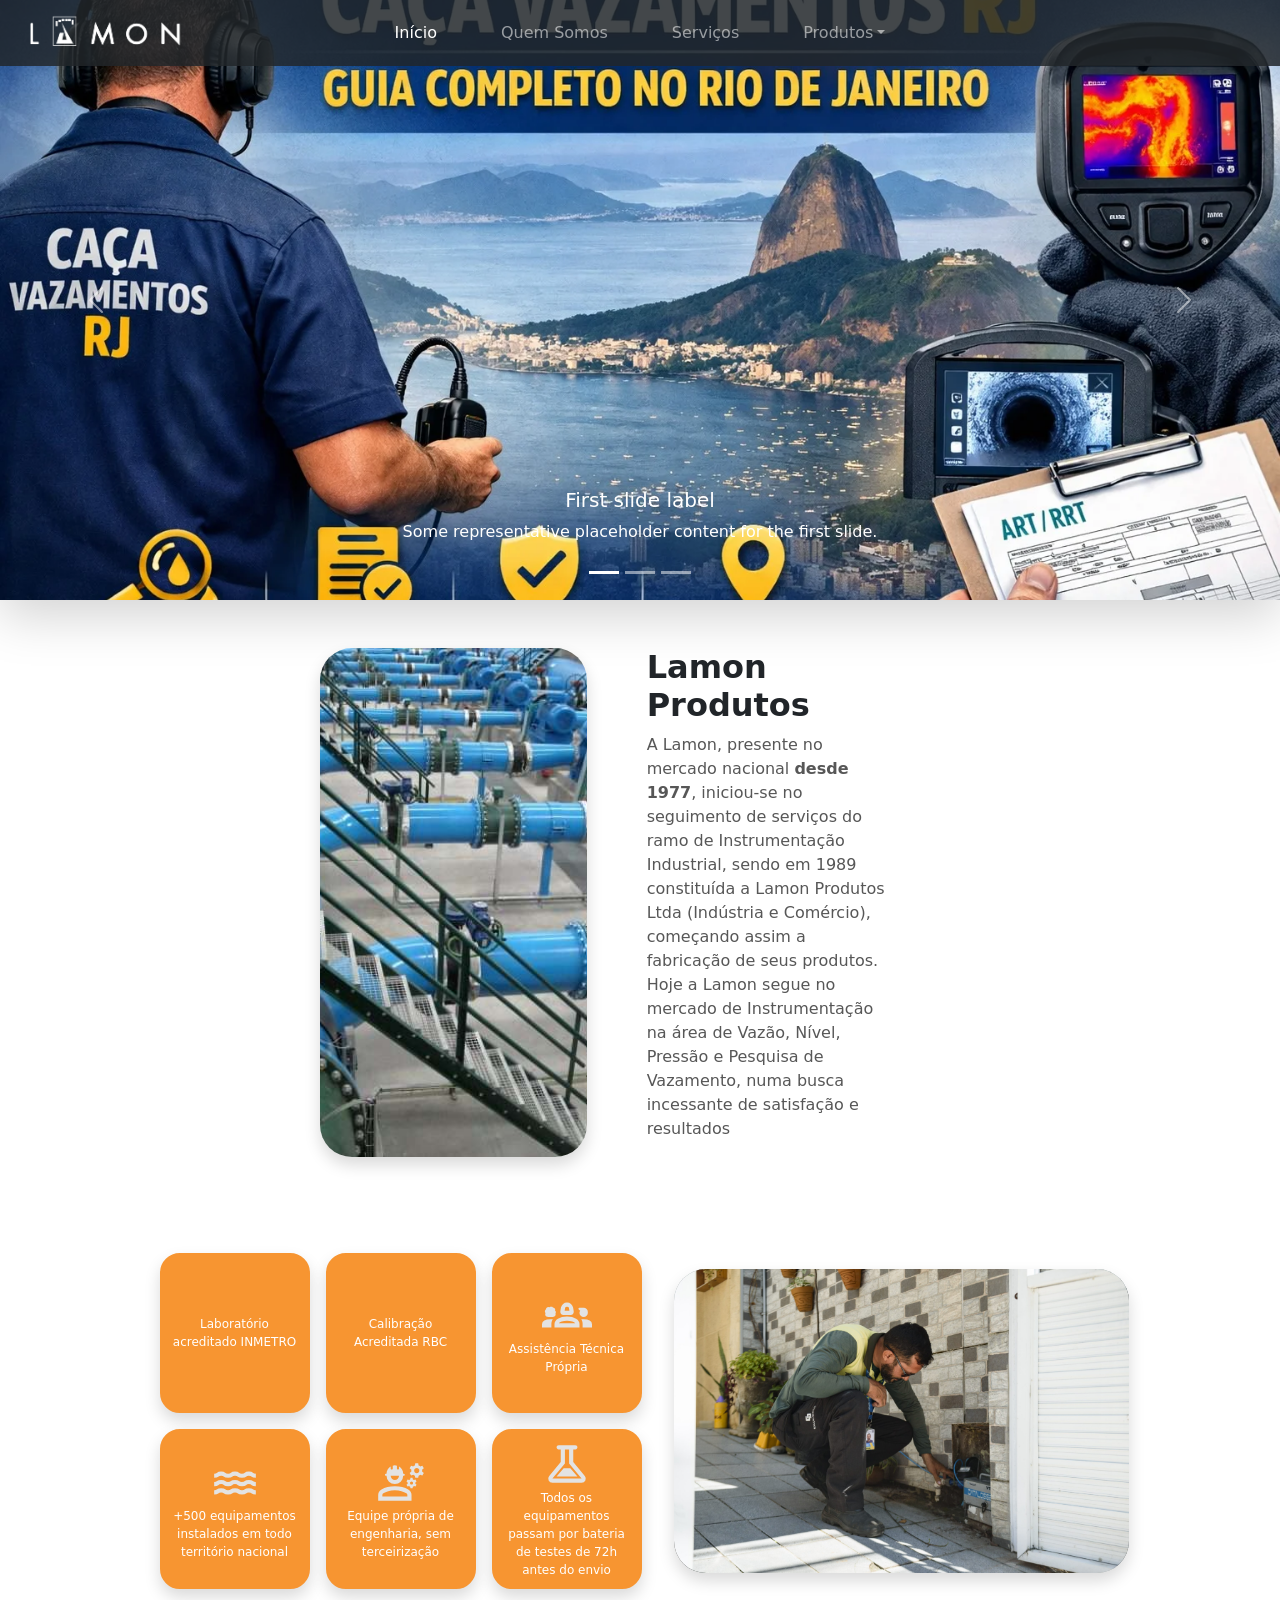
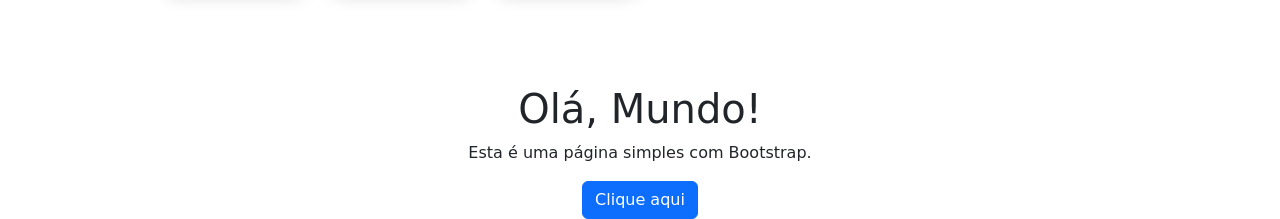
==== index.html @ 1e45cd97 "FIX: pagina inicial criando arquivo html externo" ====
<!DOCTYPE html>
<html lang="pt-BR">
<head>
  <meta charset="UTF-8">
  <meta http-equiv="refresh" content="0; url=Main/index.html">
  <title>Acesso Livre</title>
</head>
<body>
  <p>Redirecionando... <a href="Main/index.html">Clique aqui</a> se não for redirecionado.</p>
</body>
</html>
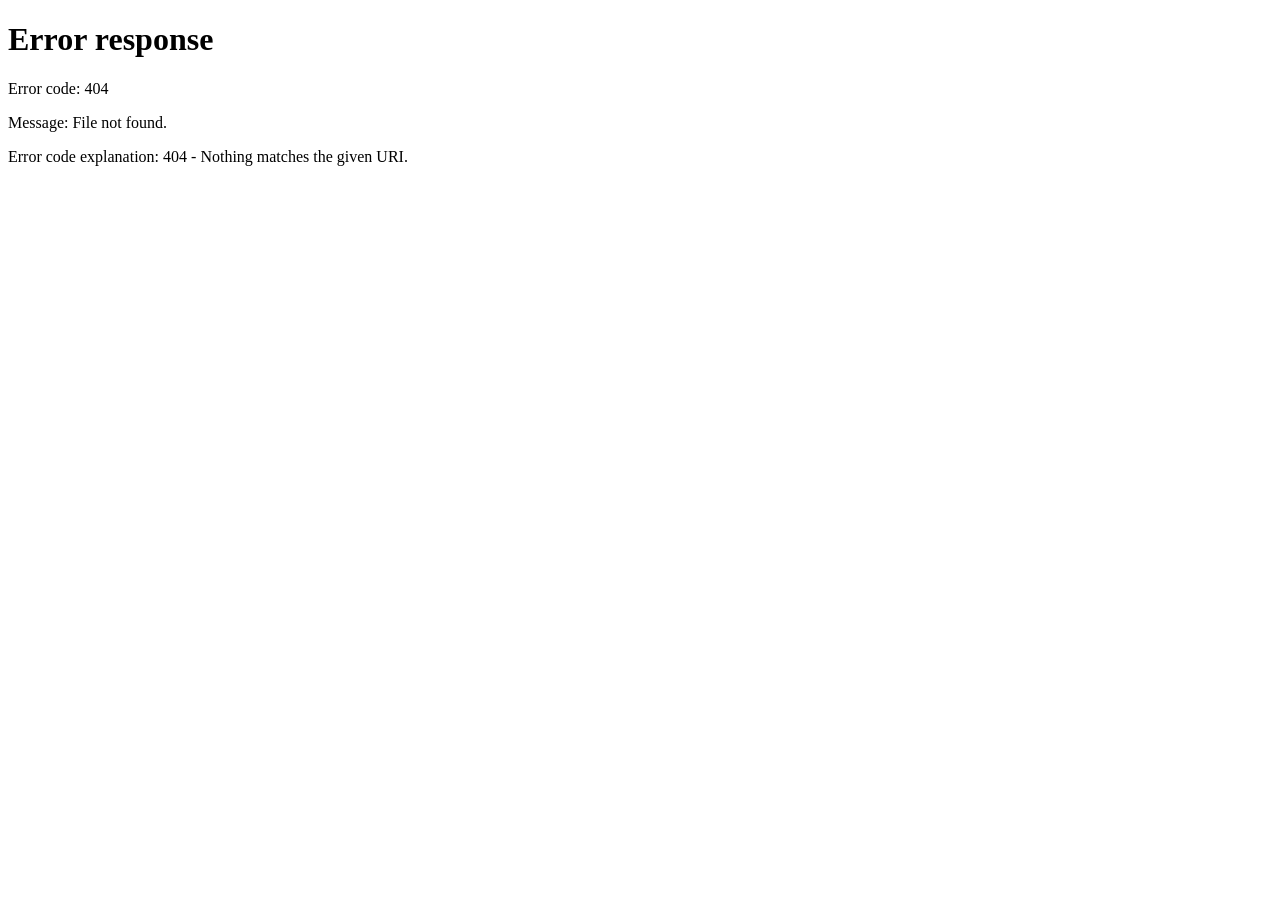
==== commit 4cd393bf: "FIX" ====
--- a/index.html
+++ b/index.html
@@ -6,6 +6,6 @@
   <title>Acesso Livre</title>
 </head>
 <body>
-  <p>Redirecionando... <a href="Main/index.html">Clique aqui</a> se não for redirecionado.</p>
+  <p>Redirecionando... <a href="../LAMON-PRODUTOS/CODIGO-FONTE/Main/index.html">Clique aqui</a> se não for redirecionado.</p>
 </body>
 </html>
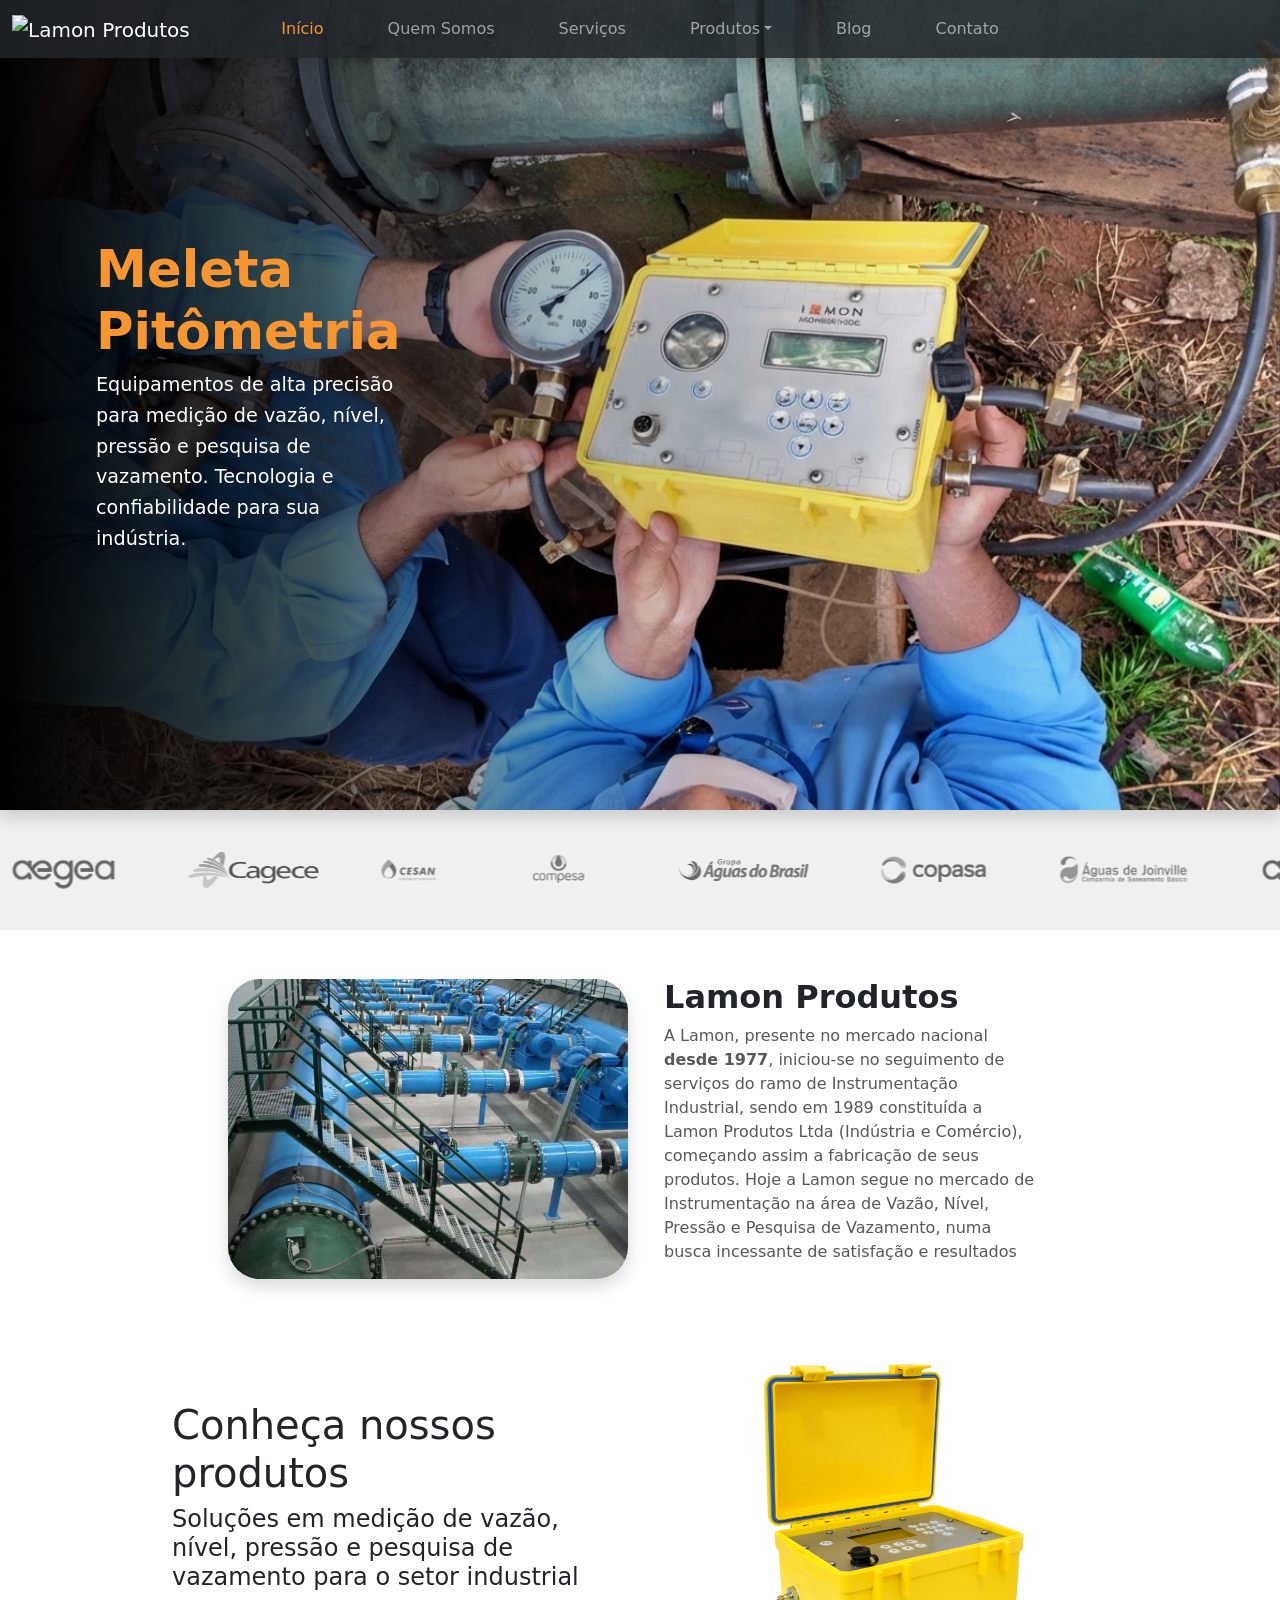
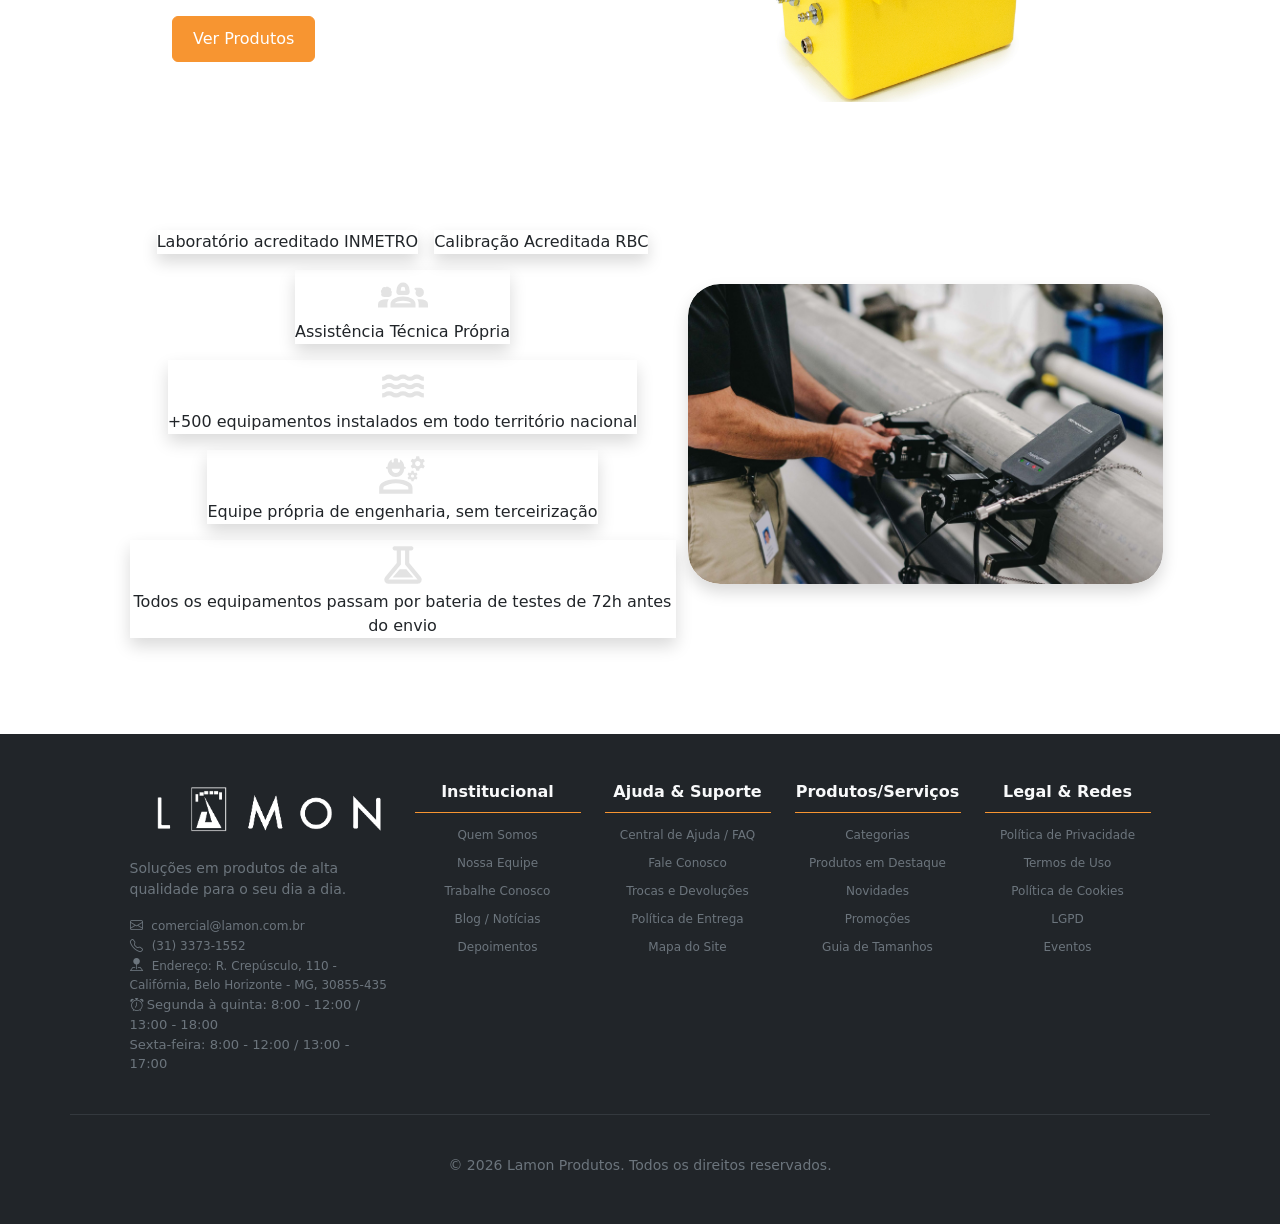
==== commit f693950a: "FIX" ====
--- a/index.html
+++ b/index.html
@@ -2,10 +2,10 @@
 <html lang="pt-BR">
 <head>
   <meta charset="UTF-8">
-  <meta http-equiv="refresh" content="0; url=Main/index.html">
+  <meta http-equiv="refresh" content="0; url=/CODIGO-FONTE/Main/index.html">
   <title>Acesso Livre</title>
 </head>
 <body>
-  <p>Redirecionando... <a href="../LAMON-PRODUTOS/CODIGO-FONTE/Main/index.html">Clique aqui</a> se não for redirecionado.</p>
+  <p>Redirecionando... <a href="/CODIGO-FONTE/Main/index.html">Clique aqui</a> se não for redirecionado.</p>
 </body>
 </html>
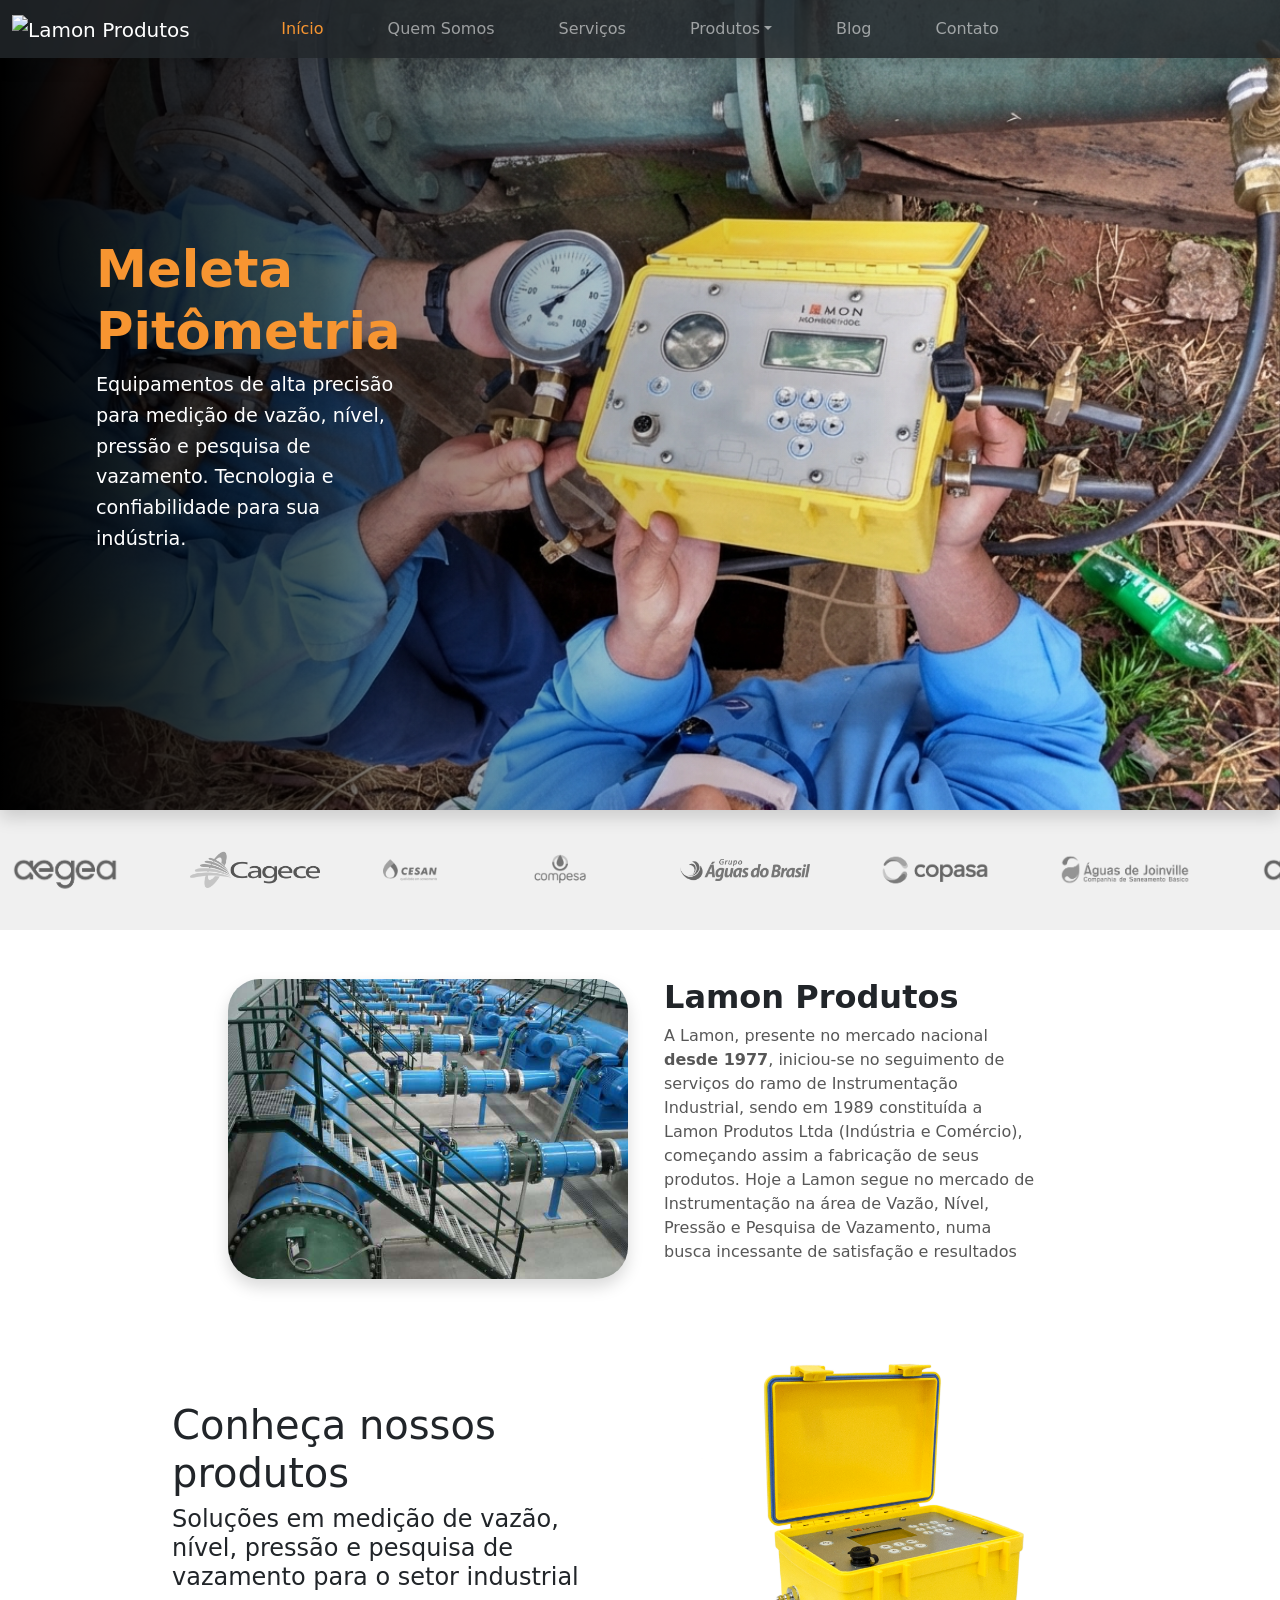
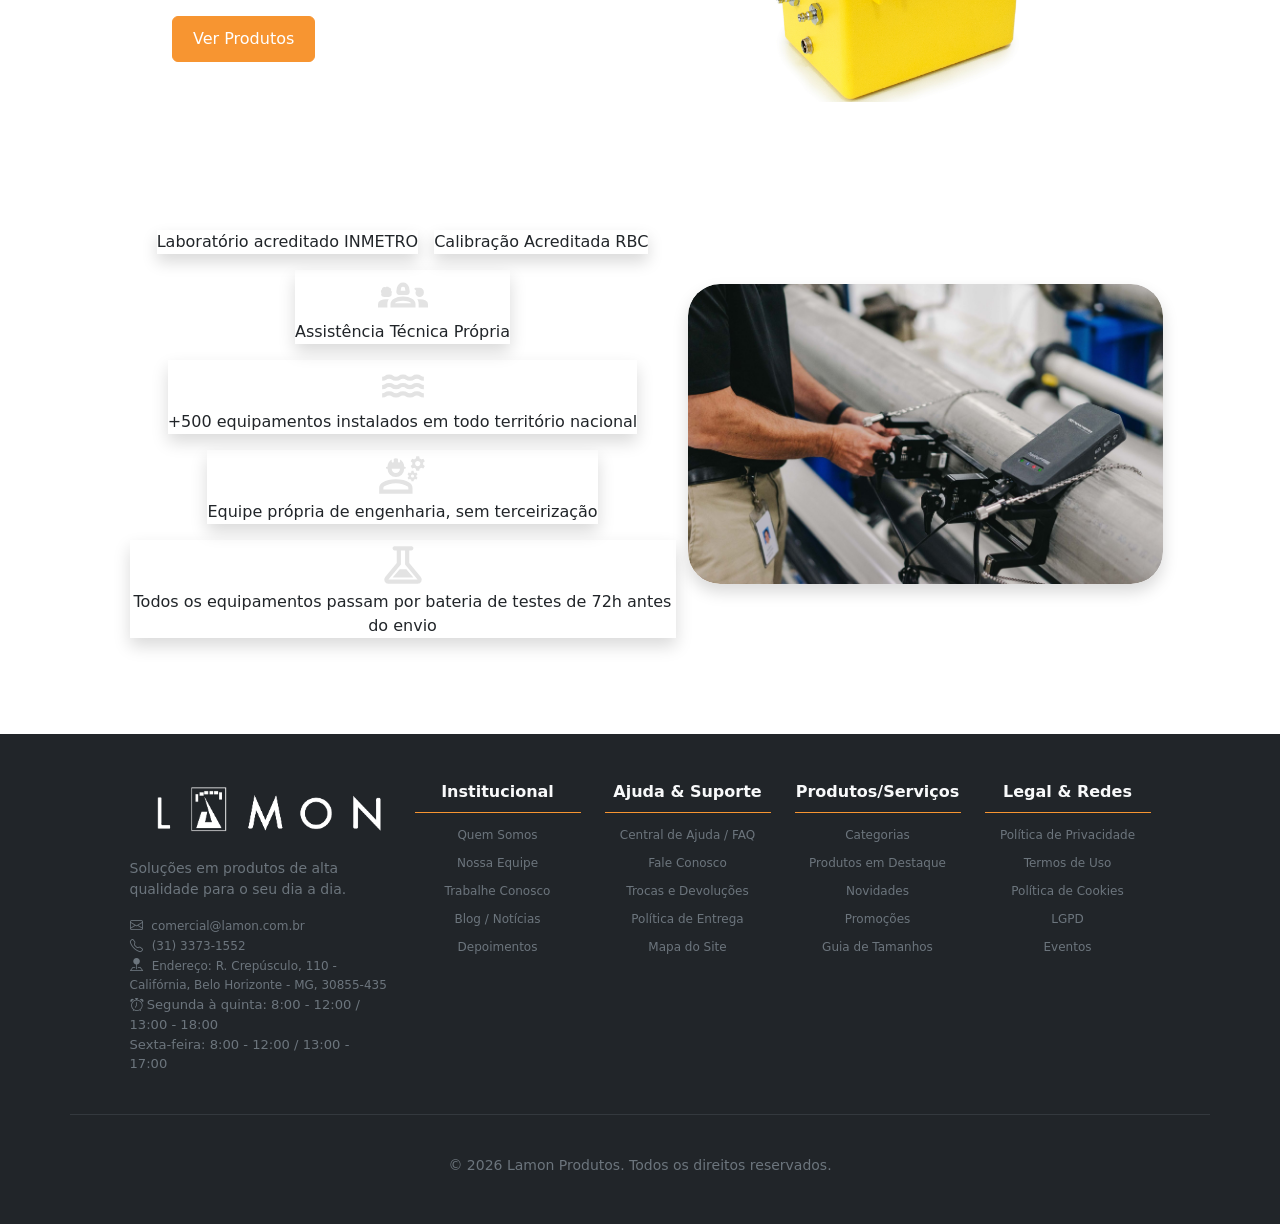
==== commit fa5ec0ce: "FIX" ====
--- a/index.html
+++ b/index.html
@@ -2,10 +2,10 @@
 <html lang="pt-BR">
 <head>
   <meta charset="UTF-8">
-  <meta http-equiv="refresh" content="0; url=/CODIGO-FONTE/Main/index.html">
+  <meta http-equiv="refresh" content="0; url=CODIGO-FONTE/Main/index.html">
   <title>Acesso Livre</title>
 </head>
 <body>
-  <p>Redirecionando... <a href="/CODIGO-FONTE/Main/index.html">Clique aqui</a> se não for redirecionado.</p>
+  <p>Redirecionando... <a href="CODIGO-FONTE/Main/index.html">Clique aqui</a> se não for redirecionado.</p>
 </body>
 </html>
